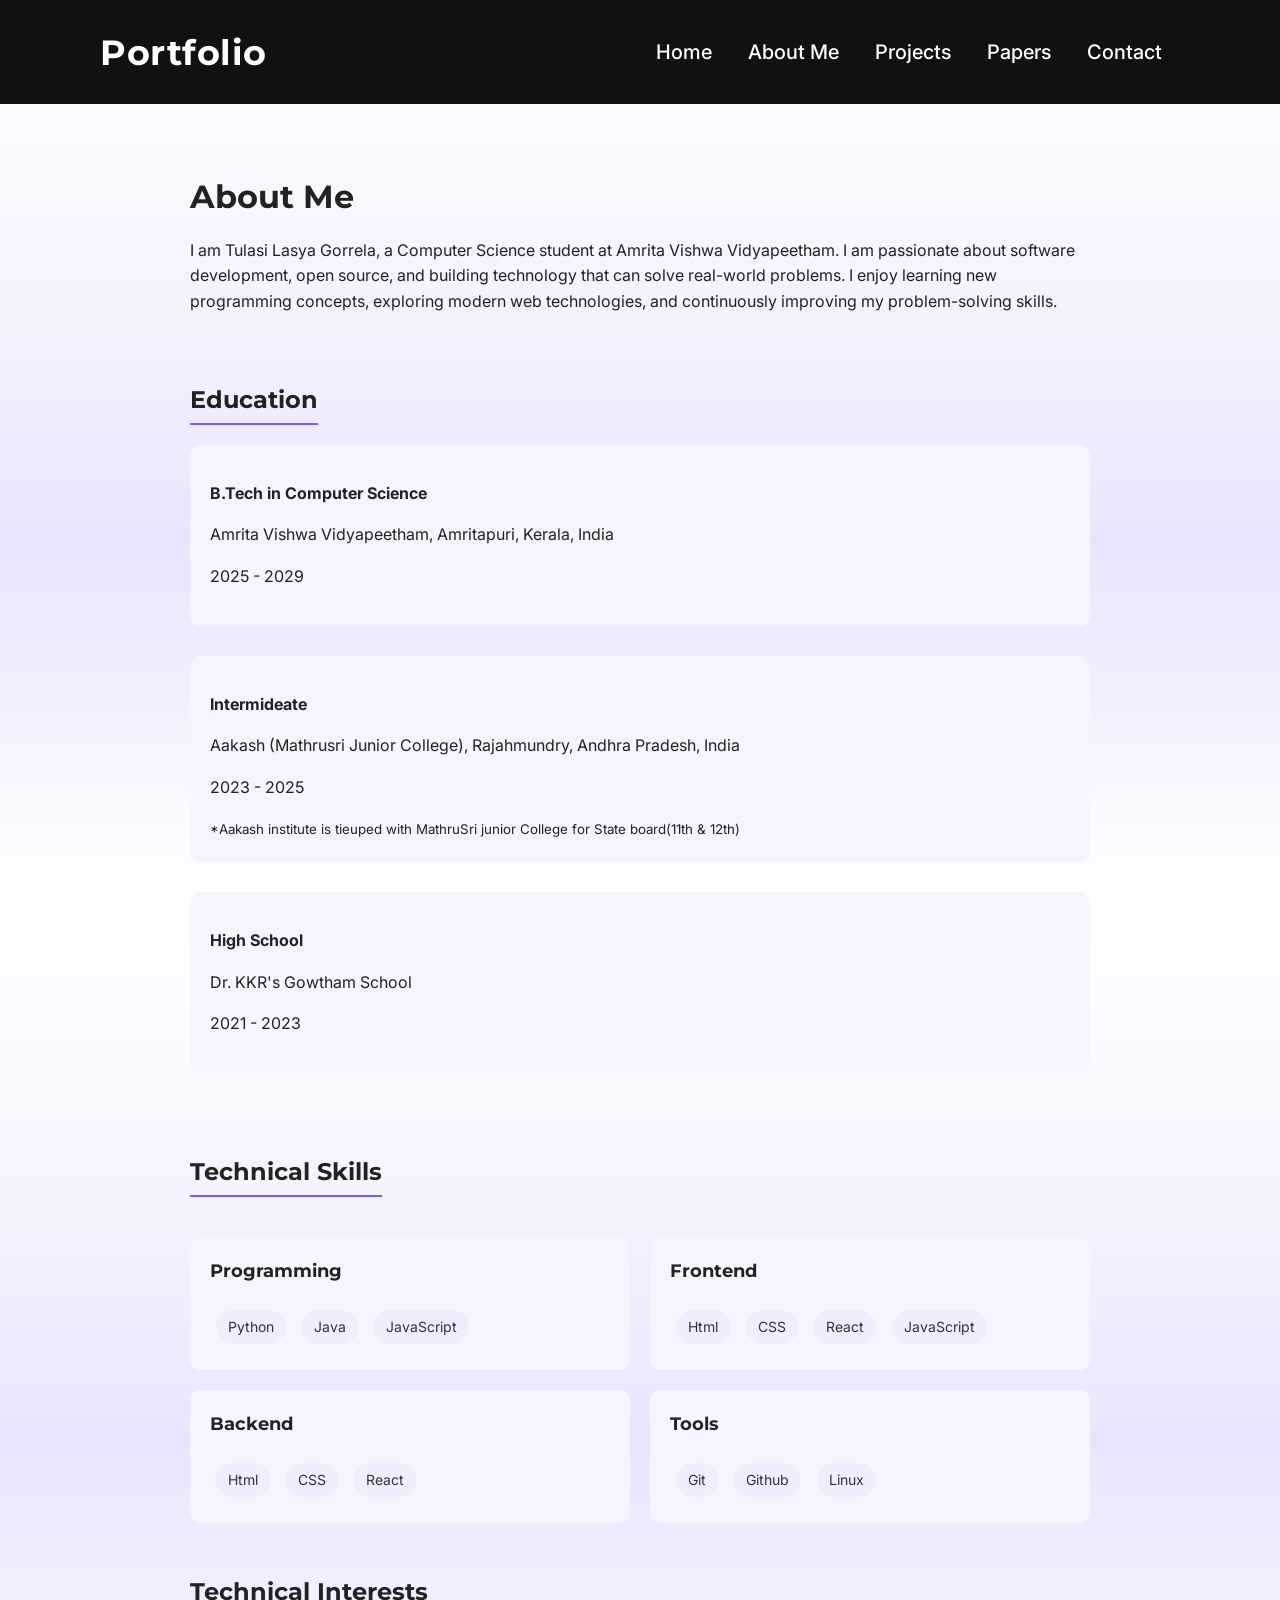
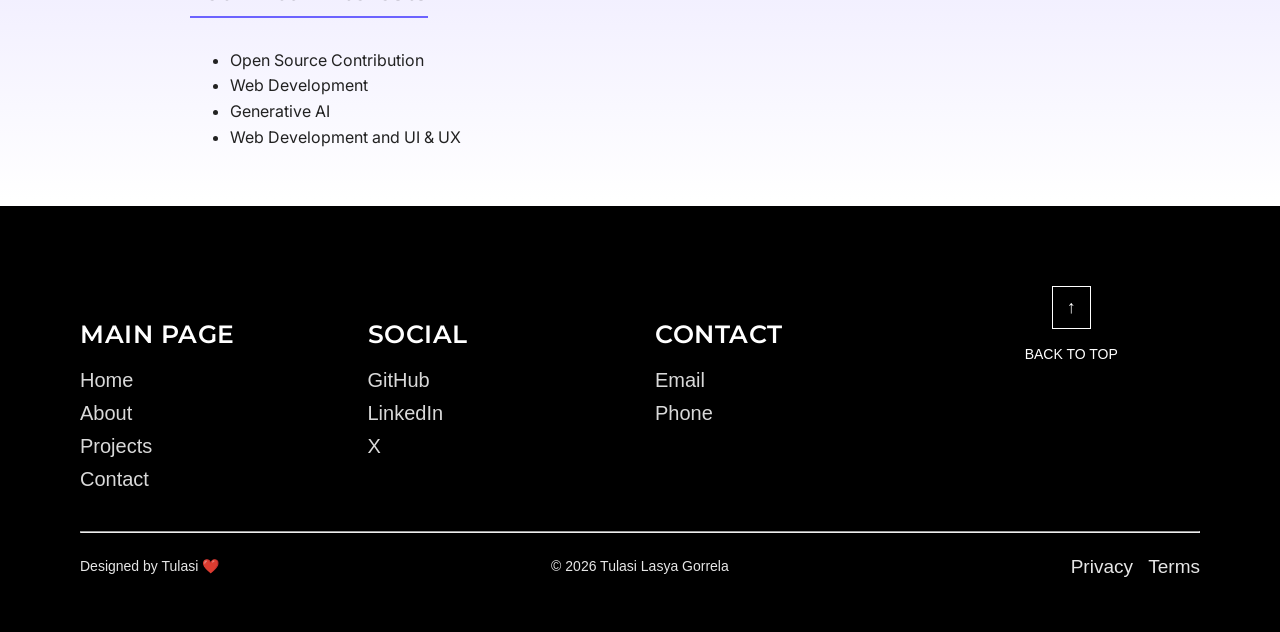
==== about.html @ 4cb1abef "made the site responsive and edited the webpages" ====
<!doctype html>
<html lang="en">
  <head>
    <meta charset="UTF-8" />
    <meta name="viewport" content="width=device-width, initial-scale=1.0">
    <title>About Me</title>
    <link rel="stylesheet" href="css/global.css">
<link rel="stylesheet" href="css/navbar.css">
<link rel="stylesheet" href="css/about.css">
<link rel="stylesheet" href="css/footer.css">
  </head>

  <body>
    <header>
      <nav class="nav-bar">
        <h2 class="logo">Portfolio</h2>
         <input type="checkbox" id="menu-toggle">
        <label for="menu-toggle" class="menu-icon">
             &#9776
         </label>
        <ul class="nav-ul">
          <li class="nav-li"><a href="index.html">Home</a></li>
          <li class="nav-li"><a href="about.html">About Me</a></li>
          <li class="nav-li"><a href="projects.html">Projects</a></li>
          <li class="nav-li"><a href="papers.html">Papers</a></li>
          <li class="nav-li"><a href="contact.html">Contact</a></li>
        </ul>
      </nav>
    </header>

    <section class="about-container">
      <h1>About Me</h1>

      <p class="about-intro">
        I am Tulasi Lasya Gorrela, a Computer Science student at Amrita Vishwa
        Vidyapeetham. I am passionate about software development, open source,
        and building technology that can solve real-world problems. I enjoy
        learning new programming concepts, exploring modern web technologies,
        and continuously improving my problem-solving skills.
      </p>

      <!-- education -->

      <h2>Education</h2>

      <div class="about-box">
        <p><strong>B.Tech in Computer Science</strong></p>
        <p>Amrita Vishwa Vidyapeetham, Amritapuri, Kerala, India</p>
        <p>2025 - 2029</p>
      </div>

      <div class="about-box">
        <p><strong>Intermideate</strong></p>
        <p>
          Aakash (Mathrusri Junior College), Rajahmundry, Andhra Pradesh, India
        </p>
        <p>2023 - 2025</p>
        <small
          >*Aakash institute is tieuped with MathruSri junior College for State
          board(11th & 12th)</small
        >
      </div>
      <div class="about-box">
        <p><strong>High School</strong></p>
        <p>Dr. KKR's Gowtham School</p>
        <p>2021 - 2023</p>
      </div>

      <!-- skills -->

      <h2>Technical Skills</h2>

      <div class="skills-grid">
        <div class="skill-card">
          <h3>Programming</h3>
          <div class="skill-tags">
            <span>Python</span>
            <span>Java</span>
            <span>JavaScript</span>
          </div>
        </div>
        <div class="skill-card">
          <h3>Frontend</h3>
          <div class="skill-tags">
            <span>Html</span>
            <span>CSS</span>
            <span>React</span>
            <span>JavaScript</span>
          </div>
        </div>
        <div class="skill-card">
          <h3>Backend</h3>
          <div class="skill-tags">
            <span>Html</span>
            <span>CSS</span>
            <span>React</span>
          </div>
        </div>
        <div class="skill-card">
          <h3>Tools</h3>
          <div class="skill-tags">
            <span>Git</span>
            <span>Github</span>
            <span>Linux</span>
          </div>
        </div>
      </div>

      <h2>Technical Interests</h2>

      <ul class="interests">
        <li>Open Source Contribution</li>
        <li>Web Development</li>
        <li>Generative AI</li>
        <li>Web Development and UI & UX</li>
      </ul>
    </section>

    <footer class="footer">
      <div class="footer-middle">
        <div class="footer-column">
          <h4>MAIN PAGE</h4>
          <a href="index.html">Home</a>
          <a href="about.html">About</a>
          <a href="projects.html">Projects</a>
          <a href="contact.html">Contact</a>
        </div>

        <div class="footer-column">
          <h4>SOCIAL</h4>
          <a href="https://github.com/TulasiLasya">GitHub</a>
          <a
            href="https://www.linkedin.com/in/tulasi-lasya-gorrela-ba954536a/"
            target="_blank"
            >LinkedIn</a
          >
          <a href="https://x.com/TulasiLasya301" target="_blank">X</a>
        </div>

        <div class="footer-column">
          <h4>CONTACT</h4>
          <a href="mailto:tulasilasyagorrela@gmail.com">Email</a>
          <a href="tel:+917075848015">Phone</a>
        </div>

        <div class="back-top">
          <a href="#">↑</a>
          <p>BACK TO TOP</p>
        </div>
      </div>

      <hr />

      <div class="footer-bottom">
        <p>Designed by Tulasi ❤️</p>
        <p>© 2026 Tulasi Lasya Gorrela</p>
        <div class="footer-links">
          <a href="#">Privacy</a>
          <a href="#">Terms</a>
        </div>
      </div>
    </footer>
  </body>
</html>
---- css/global.css ----
@import url("https://fonts.googleapis.com/css2?family=Inter:ital,opsz,wght@0,14..32,100..900;1,14..32,100..900&display=swap");
@import url("https://fonts.googleapis.com/css2?family=Inter:ital,opsz,wght@0,14..32,100..900;1,14..32,100..900&family=Montserrat:ital,wght@0,100..900;1,100..900&display=swap");

h1,
h2,
h3,
h4,
h5,
h6 {
  font-family: "Montserrat", sans-serif;
}
html,
body {
  height: 100%;
}

body {
  display: flex;
  flex-direction: column;
  min-height: 100vh;
}

body {
  margin: 0;
  background: linear-gradient(
    180deg,
    #ffffff 0%,
    #f3f0ff 40%,
    #e8e4ff 60%,
    #ffffff 100%
  );
  min-height: 100vh;
  font-family: "Inter", sans-serif;
  color: #222;
}

/* NAVBAR */

.nav-bar {
  display: flex;
  justify-content: space-between;
  align-items: center;
  padding: 0 60px;
  background-color: #111;
  position: sticky;
  top: 0;
  flex-wrap: nowrap;
}

.logo {
  color: white;
  margin: 0;
}

.nav-ul {
  list-style: none;
  margin: 0;
  padding: 0;
  display: flex;
}

.nav-li a {
  text-decoration: none;
  color: white;
  padding: 20px;
  display: block;
  font-size: 16px;
  position: relative;
}

.nav-li a::after {
  content: "";
  position: absolute;
  left: 0;
  bottom: 5px;
  height: 2px;
  transition: width 0.3s ease;
  background-color: #6c63ff;
}

.nav-li a:hover::after {
  width: 100%;
}
/* HERO SECTION */

.hero {
  text-align: center;
  margin-top: 80px;
  padding-top: 80px;
}

.profile-img {
  margin-top: -80px;
  width: 250px;
  height: 250px;
  max-width: 90%;
  border-radius: 50%;
  object-fit: cover;
}

.name {
  font-size: 40px;
  margin-top: 20px;
  font-family: "Montserrat", sans-serif;
}

.intro {
  width: 40%;
  margin: auto;
  margin-top: 10px;
  font-size: 16px;
  color: #666;
  max-width: 650px;
  line-height: 1.6;
  padding: 0 20px;
}

.socials {
  margin-top: 20px;
}

.socials a {
  margin: 10px;
  text-decoration: none;
  color: #6c63ff;
  font-weight: bold;
}

/* FOOTER */

footer {
  background-color: #111;
  color: white;
  margin-top: 100px;
  padding: 20px;
  margin-top: auto;
}

.foot-ul {
  list-style: none;
  padding: 0;
}

.foot-li {
  display: inline;
  margin-right: 20px;
}

footer p {
  text-align: center;
  font-size: 14px;
}

.role {
  margin-top: 8px;
  font-size: 18px;
  color: #444;
}

.hero-buttons {
  margin-top: 20px;
}

.btn {
  background: #111;
  color: white;
  padding: 10px 20px;
  text-decoration: none;
  border-radius: 5px;
  margin-right: 10px;
}

.btn-outline {
  border: 2px solid #111;
  padding: 10px 20px;
  text-decoration: none;
  color: #111;
  border-radius: 5px;
}
.tech-stack {
  margin-top: 25px;
  text-align: center;
}

.stack-icons span {
  background: black;
  color: white;
  padding: 6px 12px;
  margin: 5px;
  border-radius: 15px;
  display: inline-block;
  font-size: 14px;
}

/*  */
.about-container,
.contact-container {
  max-width: 900px;
  margin: auto;
  padding: 40px;
}

.about-container h2 {
  margin-top: 50px;
  font-size: 24px;
  border-bottom: 2px solid #6c63ff;
  display: inline-block;
  padding-bottom: 4px;
}

.about-container {
  max-width: 900px;
  margin: auto;
  padding: 60px 40px;
  line-height: 1.6;
}

.bio {
  margin-bottom: 30px;
  line-height: 1.6;
  margin: auto;
  max-width: 650px;
}

.about-box {
  background: #f7f4ff;
  padding: 20px;
  border-radius: 10px;
  margin-bottom: 30px;
}

.skills span {
  display: inline-block;
  background: black;
  color: white;
  padding: 6px 14px;
  margin: 6px;
  border-radius: 20px;
  font-size: 14px;
}

.interests {
  margin-top: 10px;
}

.contact-links p {
  margin: 10px 0;
  background: #f7f4ff;
  padding: 14px 16px;
  border-radius: 10px;
  margin: 12px 0;
  display: flex;
  flex-wrap: wrap;
  gap: 6px;
}

.contact-form {
  display: flex;
  flex-direction: column;
  gap: 15px;
  margin-top: 20px;
}

.contact-form input,
.contact-form textarea {
  padding: 10px;
  border-radius: 5px;
  border: 1px solid #ccc;
}

.contact-form button {
  padding: 10px;
  background: black;
  color: white;
  border: none;
  border-radius: 5px;
  cursor: pointer;
}
.contact-links p {
  background: #f5f2ff;
  padding: 12px;
  border-radius: 8px;
  margin: 10px 0;
}

/* footer */
.footer {
  padding: 40px 80px;
  background: black;
  font-family: sans-serif;
}

.footer-top {
  display: flex;
  justify-content: space-between;
  align-items: center;
  margin-bottom: 20px;
}

.footer-logo {
  font-size: 24px;
  font-weight: bold;
}

.footer-tagline {
  max-width: 350px;
  color: white;
}

.footer-middle {
  display: flex;
  justify-content: space-between;
  margin: 40px 0;
}

.footer-column {
  display: flex;
  flex-direction: column;
  gap: 10px;
}

.footer-column h4 {
  margin-bottom: 10px;
  font-size: 14px;
}

.footer-column a {
  text-decoration: none;
  color: white;
  font-size: 14px;
}

.back-top {
  text-align: center;
}

.back-top a {
  border: 1px solid white;
  padding: 10px 14px;
  display: inline-block;
  text-decoration: none;
  font-size: 18px;
  color: white;
}

.footer-bottom {
  display: flex;
  justify-content: space-between;
  align-items: center;
  font-size: 14px;
  color: white;
}

.footer-links a {
  margin-left: 10px;
  text-decoration: none;
  color: white;
}

/* skills in about me  */
.skills-grid {
  display: grid;
  grid-template-columns: repeat(auto-fit, minmax(200px, 1fr));
  gap: 20px;
  margin-top: 20px;
}

.skill-card {
  background: #f7f4ff;
  padding: 20px;
  border-radius: 10px;
}

.skill-card h3 {
  margin-top: 0;
  font-size: 18px;
}

.skill-card ul {
  padding-left: 18px;
  margin: 0;
}

.skill-card li {
  margin-bottom: 6px;
}

.skill-tags {
  margin-top: 10px;
}

.skill-tags span {
  display: inline-block;
  background: #f0edff;
  color: #333;
  padding: 6px 12px;
  margin: 6px;
  border-radius: 20px;
  font-size: 14px;
}

.contact-links a {
  color: #6c63ff;
  text-decoration: none;
  font-weight: 500;
  transition: 0.3s;
}

.contact-links a:hover {
  text-decoration: underline;
  color: #4a3fd4;
}

/* Projects */

.projects-container {
  max-width: 1000px;
  margin: auto;
  padding: 60px 40px;
}

.projects-intro {
  margin-top: 10px;
  margin-bottom: 40px;
  color: #555;
}

.projects-grid {
  display: grid;
  grid-template-columns: repeat(auto-fit, minmax(280px, 1fr));
  gap: 25px;
}

.project-card {
  background: #f7f4ff;
  padding: 22px;
  border-radius: 10px;
  transition: 0.3s;
}

.project-card:hover {
  transform: translateY(-6px);
  box-shadow: 0 8px 18px rgba(0, 0, 0, 0.1);
}

.project-card h3 {
  margin-top: 0;
}

.project-tech {
  margin-top: 15px;
}

.project-tech span {
  display: inline-block;
  background: #ece9ff;
  padding: 6px 12px;
  margin: 5px;
  border-radius: 20px;
  font-size: 13px;
}

.project-links {
  margin-top: 15px;
}

.project-links a {
  margin-right: 15px;
  text-decoration: none;
  color: #6c63ff;
  font-weight: 500;
}

.project-links a:hover {
  text-decoration: underline;
}

/* papers */

.papers-container {
  max-width: 900px;
  margin: auto;
  padding: 60px 40px;
}

.papers-intro {
  margin-bottom: 40px;
  color: #555;
}

.paper-card {
  background: #f7f4ff;
  padding: 25px;
  border-radius: 10px;
  transition: 0.3s;
}

.paper-card:hover {
  transform: translateY(-4px);
  box-shadow: 0 6px 16px rgba(0, 0, 0, 0.1);
}

.paper-desc {
  margin: 15px 0;
  line-height: 1.6;
}

.paper-meta {
  margin: 5px 0;
  font-size: 14px;
}

.paper-links {
  margin-top: 15px;
}

.paper-links a {
  margin-right: 20px;
  text-decoration: none;
  color: #6c63ff;
  font-weight: 500;
}

.paper-links a:hover {
  text-decoration: underline;
}

/* ================= MOBILE ================= */

@media (max-width: 768px) {
  .hero {
    margin-top: 40px;
    padding-top: 40px;
  }

  .name {
    font-size: 28px;
  }

  .role {
    font-size: 16px;
  }

  .profile-img {
    margin-top: 10px;
    width: 180px;
    height: 180px;
  }

  .hero-buttons {
    display: flex;
    flex-direction: column;
    gap: 10px;
    align-items: center;
  }

  .btn,
  .btn-outline {
    width: 180px;
    text-align: center;
  }

  .footer-middle {
    flex-direction: column;
    gap: 30px;
    text-align: center;
  }

  .footer-bottom {
    flex-direction: column;
    gap: 10px;
  }

  .projects-container {
    padding: 40px 20px;
  }

  .about-container,
  .contact-container {
    padding: 40px 20px;
  }

  .papers-container {
    padding: 40px 20px;
  }
}

/* ================= TABLET ================= */

@media (max-width: 1024px) {
  .nav-bar {
    padding: 0 30px;
  }

  .intro {
    padding: 0 30px;
  }

  .projects-container {
    padding: 50px 30px;
  }

  .about-container {
    padding: 50px 30px;
  }

  .footer {
    padding: 40px;
  }
}

img {
  max-width: 100%;
  height: auto;
}

/* hide checkbox */
#menu-toggle {
  display: none;
}

/* hamburger icon */
.menu-icon {
  display: none;
  font-size: 28px;
  color: white;
  cursor: pointer;
}

/* MOBILE NAVBAR */

@media (max-width: 768px) {
  .menu-icon {
    display: block;
  }

  .nav-bar {
    flex-wrap: wrap;
    padding: 15px 20px;
  }

  .nav-ul {
    width: 100%;
    flex-direction: column;
    background: #111;
    display: none;
    text-align: center;
  }

  .nav-li {
    text-align: center;
    padding: 3px 0;
  }

  .nav-li a {
    padding: 15px;
  }

  /* show menu when checkbox checked */

  #menu-toggle:checked + .menu-icon + .nav-ul {
    display: flex;
  }
}

.about-container,
.projects-container,
.papers-container,
.contact-container {
  max-width: 900px;
  margin: auto;
  padding: 40px 20px;
}

.skills-grid {
  display: grid;
  grid-template-columns: repeat(2, 1fr);
  gap: 20px;
}

@media (max-width: 768px) {
  .skills-grid {
    grid-template-columns: 1fr;
  }
}

.projects-grid {
  display: grid;
  grid-template-columns: repeat(2, 1fr);
  gap: 25px;
  margin-top: 30px;
}

@media (max-width: 768px) {
  .projects-grid {
    grid-template-columns: 1fr;
  }
}

.paper-card {
  padding: 25px;
  border-radius: 10px;
  background: #fff;
  box-shadow: 0 2px 10px rgba(0, 0, 0, 0.08);
  margin-top: 25px;
}

@media (max-width: 768px) {
  .paper-card {
    padding: 20px;
  }
}

.footer-middle {
  display: grid;
  grid-template-columns: repeat(4, 1fr);
  gap: 30px;
}

@media (max-width: 768px) {
  .footer-middle {
    grid-template-columns: repeat(2, 1fr);
    text-align: center;
  }

  .back-top {
    grid-column: span 2;
    margin-top: 10px;
  }
}

p {
  line-height: 1.6;
}

h1 {
  font-size: 32px;
  margin-bottom: 15px;
}

@media (max-width: 768px) {
  h1 {
    font-size: 26px;
  }
}

a {
  text-decoration: none;
  color: inherit;
}

a:hover {
  opacity: 0.8;
}

@media (max-width: 768px) {
  .contact-container {
    padding: 30px 18px;
  }

  .contact-container h1 {
    font-size: 26px;
  }

  .contact-text {
    font-size: 15px;
  }

  .contact-links p {
    flex-direction: column;
    align-items: flex-start;
    font-size: 14px;
  }

  .contact-links a {
    word-break: break-word;
  }
}

.contact-links p:hover {
  transform: translateY(-2px);
  transition: 0.2s;
  box-shadow: 0 4px 12px rgba(0, 0, 0, 0.08);
}

.contact-text {
  max-width: 650px;
  line-height: 1.7;
  margin-bottom: 25px;
  color: #555;
}
---- css/navbar.css ----
@import url("https://fonts.googleapis.com/css2?family=Inter:ital,opsz,wght@0,14..32,100..900;1,14..32,100..900&display=swap");
@import url("https://fonts.googleapis.com/css2?family=Inter:ital,opsz,wght@0,14..32,100..900;1,14..32,100..900&family=Montserrat:ital,wght@0,100..900;1,100..900&display=swap");

h1,
h2,
h3,
h4,
h5,
h6 {
  font-family: "Montserrat", sans-serif;
}
html,
body {
  height: 100%;
}

body {
  display: flex;
  flex-direction: column;
  min-height: 100vh;
}

body {
  margin: 0;
  background: linear-gradient(
    180deg,
    #ffffff 0%,
    #f3f0ff 40%,
    #e8e4ff 60%,
    #ffffff 100%
  );
  min-height: 100vh;
  font-family: "Inter", sans-serif;
  color: #222;
}

/* NAVBAR */

.nav-bar {
  display: flex;
  justify-content: space-between;
  align-items: center;
  padding: 0px 100px;
  background-color: #111;
  position: sticky;
  top: 0;
  flex-wrap: nowrap;
}

.logo {
  color: white;
  margin: 0;
  font-size: 35px;
  font-family: 600;
  letter-spacing: 0.5px;
}

.nav-ul {
  list-style: none;
  margin: 0;
  padding: 0;
  display: flex;
}

.nav-li a {
  text-decoration: none;
  color: white;
  padding: 40px 18px;
  display: block;
  font-size: 20px;
  position: relative;
  font-weight: 500;
}

.nav-li a::after {
  content: "";
  position: absolute;
  left: 0;
  bottom: 2px;
  height: 3px;
  background-color: #6c65f7;
}

.nav-li a:hover::after {
  width: 100%;
}
/* HERO SECTION */

.hero {
  text-align: center;
  margin-top: 80px;
  padding-top: 80px;
}

.profile-img {
  margin-top: -80px;
  width: 250px;
  height: 250px;
  max-width: 90%;
  border-radius: 50%;
  object-fit: cover;
}

.name {
  font-size: 40px;
  margin-top: 20px;
  font-family: "Montserrat", sans-serif;
}

.intro {
  width: 40%;
  margin: auto;
  margin-top: 10px;
  font-size: 16px;
  color: white;
  max-width: 650px;
  line-height: 1.6;
  padding: 0 20px;
}

.socials {
  margin-top: 20px;
}

.socials a {
  margin: 10px;
  text-decoration: none;
  color: #6c63ff;
  font-weight: bold;
}

/* FOOTER */

footer {
  background-color: #111;
  color: white;
  margin-top: 100px;
  padding: 20px;
  margin-top: auto;
}

.foot-ul {
  list-style: none;
  padding: 0;
}

.foot-li {
  display: inline;
  margin-right: 20px;
}

footer p {
  text-align: center;
  font-size: 14px;
}

.role {
  margin-top: 8px;
  font-size: 18px;
  color: #444;
}

.hero-buttons {
  margin-top: 20px;
}

.btn {
  background: #111;
  color: white;
  padding: 10px 20px;
  text-decoration: none;
  border-radius: 5px;
  margin-right: 10px;
}

.btn-outline {
  border: 2px solid #111;
  padding: 10px 20px;
  text-decoration: none;
  color: #111;
  border-radius: 5px;
}
.tech-stack {
  margin-top: 25px;
  text-align: center;
}

.stack-icons span {
  background: black;
  color: white;
  padding: 6px 12px;
  margin: 5px;
  border-radius: 15px;
  display: inline-block;
  font-size: 14px;
}

/*  */
.about-container,
.contact-container {
  max-width: 900px;
  margin: auto;
  padding: 40px;
}

.about-container h2 {
  margin-top: 50px;
  font-size: 24px;
  border-bottom: 2px solid #6c63ff;
  display: inline-block;
  padding-bottom: 4px;
}

.about-container {
  max-width: 900px;
  margin: auto;
  padding: 60px 40px;
  line-height: 1.6;
}

.bio {
  margin-bottom: 30px;
  line-height: 1.6;
  margin: auto;
  max-width: 650px;
}

.about-box {
  background: #f7f4ff;
  padding: 20px;
  border-radius: 10px;
  margin-bottom: 30px;
}

.skills span {
  display: inline-block;
  background: black;
  color: white;
  padding: 6px 14px;
  margin: 6px;
  border-radius: 20px;
  font-size: 14px;
}

.interests {
  margin-top: 10px;
}

.contact-links p {
  margin: 10px 0;
  background: #f7f4ff;
  padding: 14px 16px;
  border-radius: 10px;
  margin: 12px 0;
  display: flex;
  flex-wrap: wrap;
  gap: 6px;
}

.contact-form {
  display: flex;
  flex-direction: column;
  gap: 15px;
  margin-top: 20px;
}

.contact-form input,
.contact-form textarea {
  padding: 10px;
  border-radius: 5px;
  border: 1px solid #ccc;
}

.contact-form button {
  padding: 10px;
  background: black;
  color: white;
  border: none;
  border-radius: 5px;
  cursor: pointer;
}
.contact-links p {
  background: #f5f2ff;
  padding: 12px;
  border-radius: 8px;
  margin: 10px 0;
}

/* footer */
.footer {
  padding: 40px 80px;
  background: black;
  font-family: sans-serif;
}

.footer-top {
  display: flex;
  justify-content: space-between;
  align-items: center;
  margin-bottom: 20px;
}

.footer-logo {
  font-size: 24px;
  font-weight: bold;
}

.footer-tagline {
  max-width: 350px;
  color: white;
}

.footer-middle {
  display: flex;
  justify-content: space-between;
  margin: 40px 0;
}

.footer-column {
  display: flex;
  flex-direction: column;
  gap: 10px;
}

.footer-column h4 {
  margin-bottom: 10px;
  font-size: 14px;
}

.footer-column a {
  text-decoration: none;
  color: white;
  font-size: 14px;
}

.back-top {
  text-align: center;
}

.back-top a {
  border: 1px solid white;
  padding: 10px 14px;
  display: inline-block;
  text-decoration: none;
  font-size: 18px;
  color: white;
}

.footer-bottom {
  display: flex;
  justify-content: space-between;
  align-items: center;
  font-size: 14px;
  color: white;
}

.footer-links a {
  margin-left: 10px;
  text-decoration: none;
  color: white;
}

/* skills in about me  */
.skills-grid {
  display: grid;
  grid-template-columns: repeat(auto-fit, minmax(200px, 1fr));
  gap: 20px;
  margin-top: 20px;
}

.skill-card {
  background: #f7f4ff;
  padding: 20px;
  border-radius: 10px;
}

.skill-card h3 {
  margin-top: 0;
  font-size: 18px;
}

.skill-card ul {
  padding-left: 18px;
  margin: 0;
}

.skill-card li {
  margin-bottom: 6px;
}

.skill-tags {
  margin-top: 10px;
}

.skill-tags span {
  display: inline-block;
  background: #f0edff;
  color: #333;
  padding: 6px 12px;
  margin: 6px;
  border-radius: 20px;
  font-size: 14px;
}

.contact-links a {
  color: #6c63ff;
  text-decoration: none;
  font-weight: 500;
  transition: 0.3s;
}

.contact-links a:hover {
  text-decoration: underline;
  color: #4a3fd4;
}

/* Projects */

.projects-container {
  max-width: 1000px;
  margin: auto;
  padding: 60px 40px;
}

.projects-intro {
  margin-top: 10px;
  margin-bottom: 40px;
  color: #555;
}

.projects-grid {
  display: grid;
  grid-template-columns: repeat(auto-fit, minmax(280px, 1fr));
  gap: 25px;
}

.project-card {
  background: #f7f4ff;
  padding: 22px;
  border-radius: 10px;
  transition: 0.3s;
}

.project-card:hover {
  transform: translateY(-6px);
  box-shadow: 0 8px 18px rgba(0, 0, 0, 0.1);
}

.project-card h3 {
  margin-top: 0;
}

.project-tech {
  margin-top: 15px;
}

.project-tech span {
  display: inline-block;
  background: #ece9ff;
  padding: 6px 12px;
  margin: 5px;
  border-radius: 20px;
  font-size: 13px;
}

.project-links {
  margin-top: 15px;
}

.project-links a {
  margin-right: 15px;
  text-decoration: none;
  color: #6c63ff;
  font-weight: 500;
}

.project-links a:hover {
  text-decoration: underline;
}

/* papers */

.papers-container {
  max-width: 900px;
  margin: auto;
  padding: 60px 40px;
}

.papers-intro {
  margin-bottom: 40px;
  color: #555;
}

.paper-card {
  background: #f7f4ff;
  padding: 25px;
  border-radius: 10px;
  transition: 0.3s;
}

.paper-card:hover {
  transform: translateY(-4px);
  box-shadow: 0 6px 16px rgba(0, 0, 0, 0.1);
}

.paper-desc {
  margin: 15px 0;
  line-height: 1.6;
}

.paper-meta {
  margin: 5px 0;
  font-size: 14px;
}

.paper-links {
  margin-top: 15px;
}

.paper-links a {
  margin-right: 20px;
  text-decoration: none;
  color: #6c63ff;
  font-weight: 500;
}

.paper-links a:hover {
  text-decoration: underline;
}

/* ================= MOBILE ================= */

@media (max-width: 768px) {
  .hero {
    margin-top: 40px;
    padding-top: 40px;
  }

  .name {
    font-size: 28px;
  }

  .role {
    font-size: 16px;
  }

  .profile-img {
    margin-top: 10px;
    width: 180px;
    height: 180px;
  }

  .hero-buttons {
    display: flex;
    flex-direction: column;
    gap: 10px;
    align-items: center;
  }

  .btn,
  .btn-outline {
    width: 180px;
    text-align: center;
  }

  .footer-middle {
    flex-direction: column;
    gap: 30px;
    text-align: center;
  }

  .footer-bottom {
    flex-direction: column;
    gap: 10px;
  }

  .projects-container {
    padding: 40px 20px;
  }

  .about-container,
  .contact-container {
    padding: 40px 20px;
  }

  .papers-container {
    padding: 40px 20px;
  }
}

/* ================= TABLET ================= */

@media (max-width: 1024px) {
  .nav-bar {
    padding: 0 30px;
  }

  .intro {
    padding: 0 30px;
  }

  .projects-container {
    padding: 50px 30px;
  }

  .about-container {
    padding: 50px 30px;
  }

  .footer {
    padding: 40px;
  }
}

img {
  max-width: 100%;
  height: auto;
}

/* hide checkbox */
#menu-toggle {
  display: none;
}

/* hamburger icon */
.menu-icon {
  display: none;
  font-size: 28px;
  color: white;
  cursor: pointer;
}

/* MOBILE NAVBAR */

@media (max-width: 768px) {
  .menu-icon {
    display: block;
  }

  .nav-bar {
    flex-wrap: wrap;
    padding: 15px 20px;
  }

  .nav-ul {
    width: 100%;
    flex-direction: column;
    background: #111;
    display: none;
    text-align: center;
  }

  .nav-li {
    text-align: center;
    padding: 3px 0;
  }

  .nav-li a {
    padding: 15px;
  }

  /* show menu when checkbox checked */

  #menu-toggle:checked + .menu-icon + .nav-ul {
    display: flex;
  }
}

.about-container,
.projects-container,
.papers-container,
.contact-container {
  max-width: 900px;
  margin: auto;
  padding: 40px 20px;
}

.skills-grid {
  display: grid;
  grid-template-columns: repeat(2, 1fr);
  gap: 20px;
}

@media (max-width: 768px) {
  .skills-grid {
    grid-template-columns: 1fr;
  }
}

.projects-grid {
  display: grid;
  grid-template-columns: repeat(2, 1fr);
  gap: 25px;
  margin-top: 30px;
}

@media (max-width: 768px) {
  .projects-grid {
    grid-template-columns: 1fr;
  }
}

.paper-card {
  padding: 25px;
  border-radius: 10px;
  background: #fff;
  box-shadow: 0 2px 10px rgba(0, 0, 0, 0.08);
  margin-top: 25px;
}

@media (max-width: 768px) {
  .paper-card {
    padding: 20px;
  }
}

.footer-middle {
  display: grid;
  grid-template-columns: repeat(4, 1fr);
  gap: 30px;
}

@media (max-width: 768px) {
  .footer-middle {
    grid-template-columns: repeat(2, 1fr);
    text-align: center;
  }

  .back-top {
    grid-column: span 2;
    margin-top: 10px;
  }
}

p {
  line-height: 1.6;
}

h1 {
  font-size: 32px;
  margin-bottom: 15px;
}

@media (max-width: 768px) {
  h1 {
    font-size: 26px;
  }
}

a {
  text-decoration: none;
  color: inherit;
}

a:hover {
  opacity: 0.8;
}

@media (max-width: 768px) {
  .contact-container {
    padding: 30px 18px;
  }

  .contact-container h1 {
    font-size: 26px;
  }

  .contact-text {
    font-size: 15px;
  }

  .contact-links p {
    flex-direction: column;
    align-items: flex-start;
    font-size: 14px;
  }

  .contact-links a {
    word-break: break-word;
  }
}

.contact-links p:hover {
  transform: translateY(-2px);
  transition: 0.2s;
  box-shadow: 0 4px 12px rgba(0, 0, 0, 0.08);
}

.contact-text {
  max-width: 650px;
  line-height: 1.7;
  margin-bottom: 25px;
  color: #555;
}
---- css/footer.css ----
.footer {
  padding: 40px 80px;
  background: black;
  color: white;
  margin-top: auto;
}

.footer-middle {
  display: grid;
  grid-template-columns: repeat(4, 1fr);
  gap: 30px;
  margin: 40px 0;
}

.footer-column {
  display: flex;
  flex-direction: column;
  gap: 10px;
}

.footer-column h4 {
  margin-bottom: 10px;
  font-size: 25px;
  font-weight: 600;
  letter-spacing: 0.5px;
}

.footer-column a {
  text-decoration: none;
  color: white;
  font-size: 20px;
  opacity: 0.85;
  transition: 0.2s;
}

.footer-column a:hover {
  opacity: 1;
  color: #a29bfe;
}

.footer-bottom {
  display: flex;
  justify-content: space-between;
  align-items: center;
  font-size: 19px;
  color: white;
  opacity: 0.9;
}

.back-top {
  text-align: center;
}

.back-top a {
  border: 1px solid white;
  padding: 10px 14px;
  display: inline-block;
  color: white;
}

/* mobile */

@media (max-width: 768px) {
  .footer {
    padding: 30px 20px;
  }

  .footer-middle {
    grid-template-columns: 1fr; /* stack everything */
    gap: 25px;
    text-align: center;
  }

  .footer-column {
    align-items: center;
  }

  .footer-column h4 {
    font-size: 16px;
  }

  .footer-column a {
    font-size: 15px;
  }

  .back-top {
    margin-top: 10px;
  }

  .footer-bottom {
    flex-direction: column;
    gap: 8px;
    text-align: center;
  }

  .footer-links {
    margin-top: 5px;
  }
}
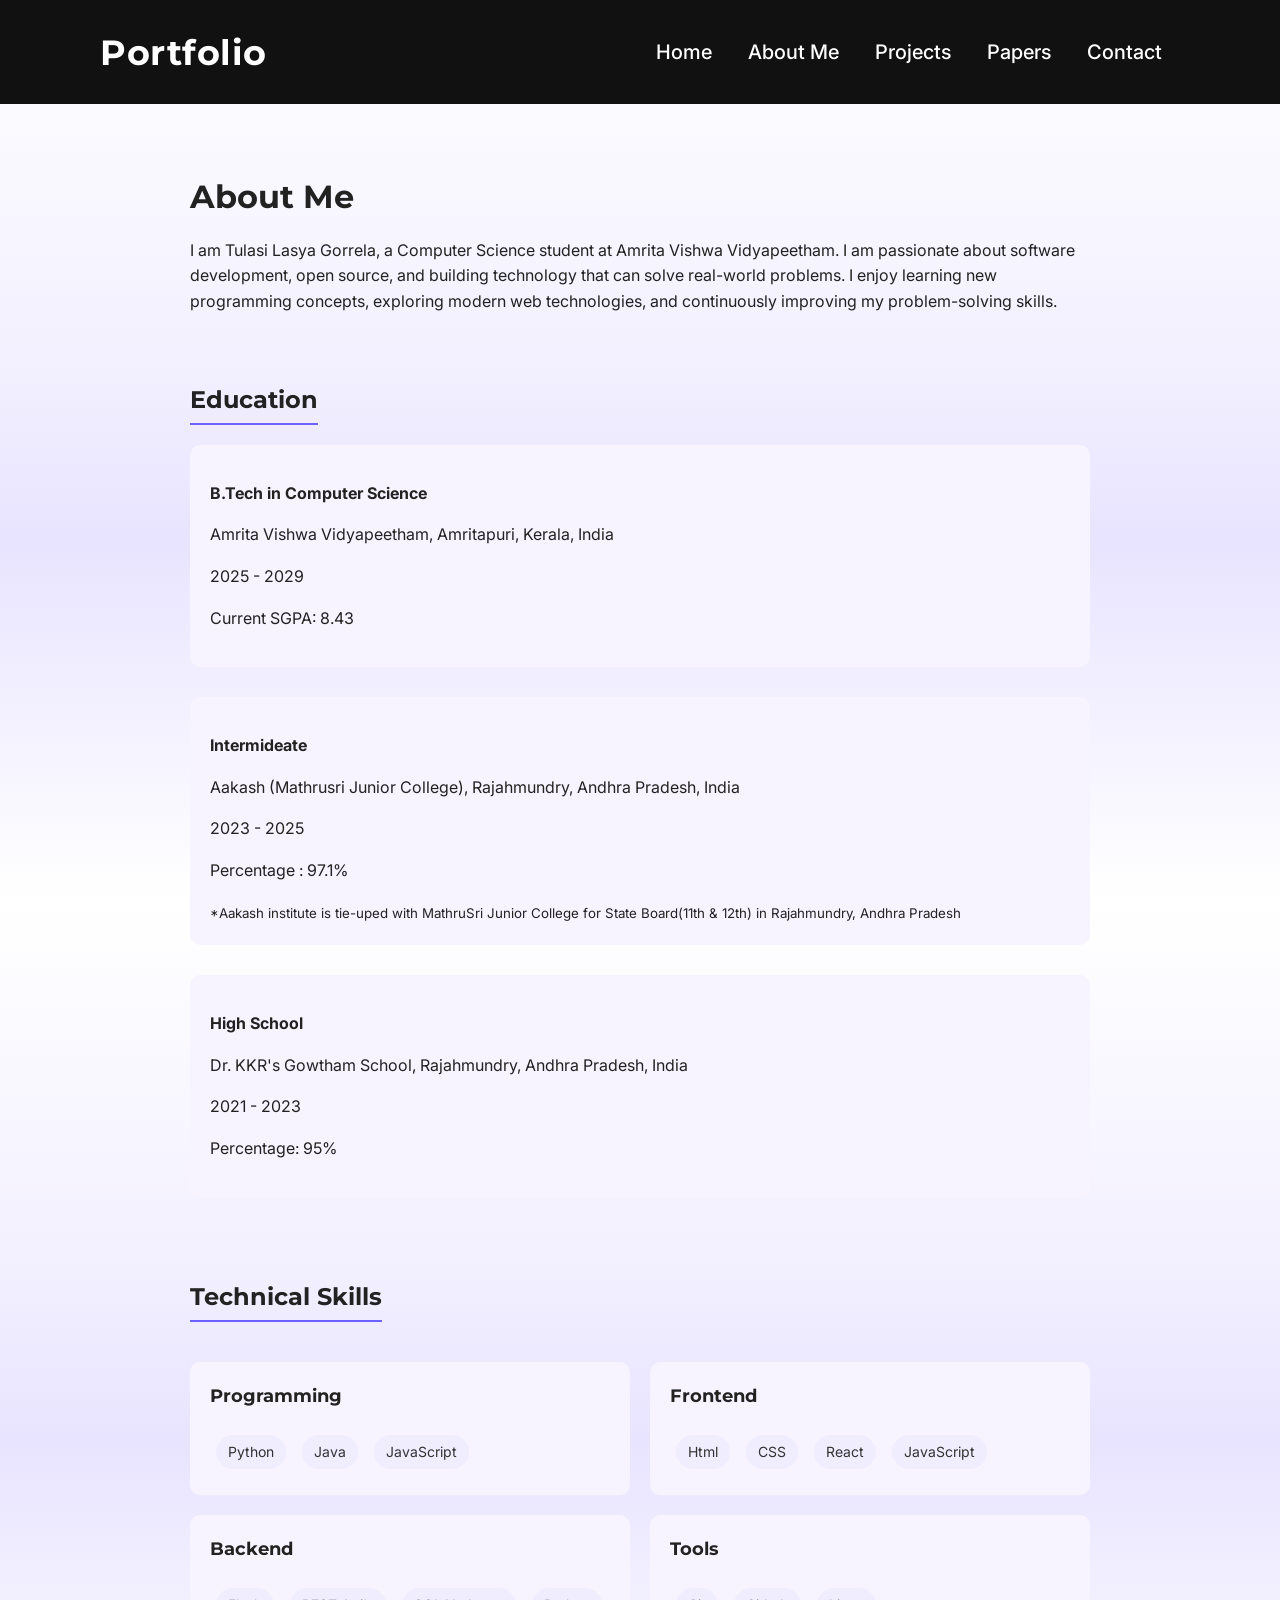
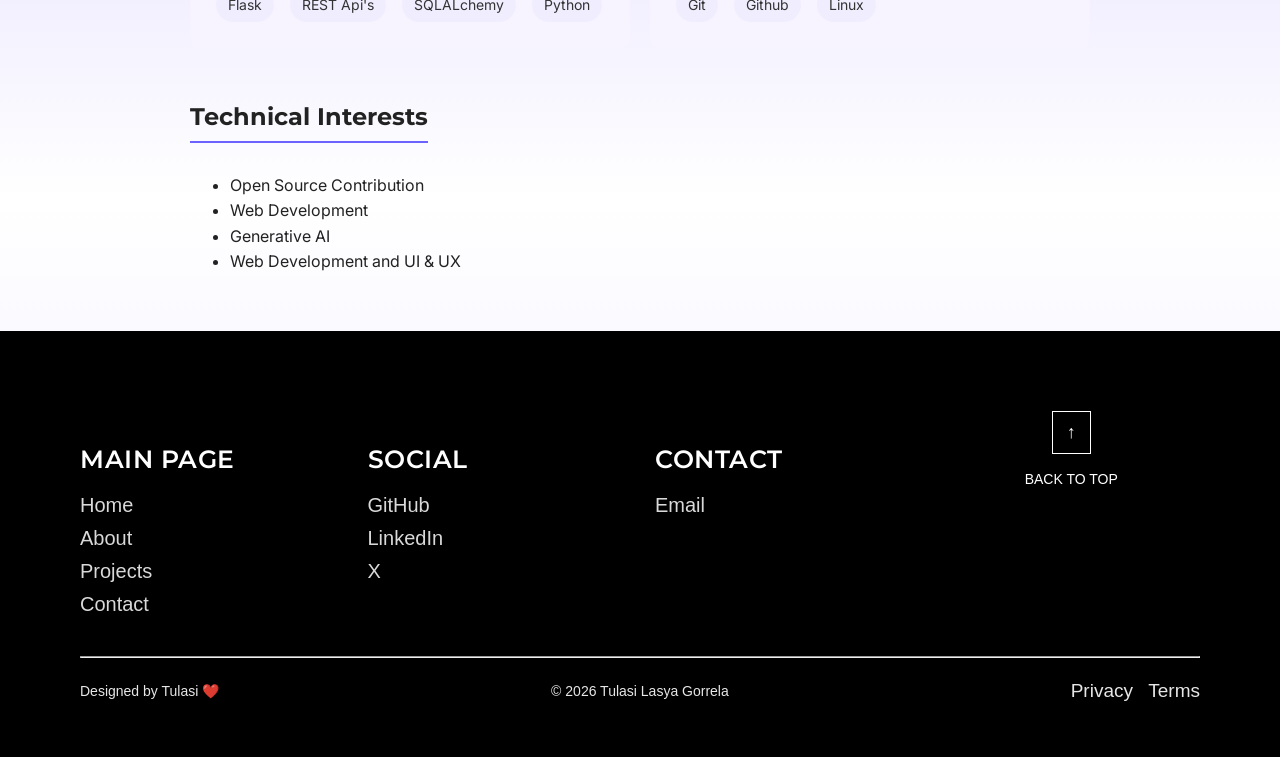
==== commit bf3ebe8d: "edited the mistakes and added paper" ====
--- a/about.html
+++ b/about.html
@@ -3,7 +3,7 @@
   <head>
     <meta charset="UTF-8" />
     <meta name="viewport" content="width=device-width, initial-scale=1.0">
-    <title>About Me</title>
+    <title>Tulasi Lasya Portfolio</title>
     <link rel="stylesheet" href="css/global.css">
 <link rel="stylesheet" href="css/navbar.css">
 <link rel="stylesheet" href="css/about.css">
@@ -47,6 +47,7 @@
         <p><strong>B.Tech in Computer Science</strong></p>
         <p>Amrita Vishwa Vidyapeetham, Amritapuri, Kerala, India</p>
         <p>2025 - 2029</p>
+        <p>Current SGPA: 8.43</p>
       </div>
 
       <div class="about-box">
@@ -55,15 +56,18 @@
           Aakash (Mathrusri Junior College), Rajahmundry, Andhra Pradesh, India
         </p>
         <p>2023 - 2025</p>
+        <p>Percentage : 97.1%</p>
         <small
-          >*Aakash institute is tieuped with MathruSri junior College for State
-          board(11th & 12th)</small
+          >*Aakash institute is tie-uped with MathruSri Junior College for State
+          Board(11th & 12th) in Rajahmundry, Andhra Pradesh</small
         >
+
       </div>
       <div class="about-box">
         <p><strong>High School</strong></p>
-        <p>Dr. KKR's Gowtham School</p>
+        <p>Dr. KKR's Gowtham School, Rajahmundry, Andhra Pradesh, India</p>
         <p>2021 - 2023</p>
+        <p>Percentage: 95% </p>
       </div>
 
       <!-- skills -->
@@ -91,9 +95,10 @@
         <div class="skill-card">
           <h3>Backend</h3>
           <div class="skill-tags">
-            <span>Html</span>
-            <span>CSS</span>
-            <span>React</span>
+            <span>Flask</span>
+            <span>REST Api's</span>
+            <span>SQLALchemy</span>
+            <span>Python</span>
           </div>
         </div>
         <div class="skill-card">
@@ -128,7 +133,7 @@
 
         <div class="footer-column">
           <h4>SOCIAL</h4>
-          <a href="https://github.com/TulasiLasya">GitHub</a>
+          <a href="https://github.com/TulasiLasya" target="_blank">GitHub</a>
           <a
             href="https://www.linkedin.com/in/tulasi-lasya-gorrela-ba954536a/"
             target="_blank"
@@ -139,8 +144,7 @@
 
         <div class="footer-column">
           <h4>CONTACT</h4>
-          <a href="mailto:tulasilasyagorrela@gmail.com">Email</a>
-          <a href="tel:+917075848015">Phone</a>
+          <a href="mailto:tulasilasyagorrela@gmail.com" target="_blank">Email</a>
         </div>
 
         <div class="back-top">
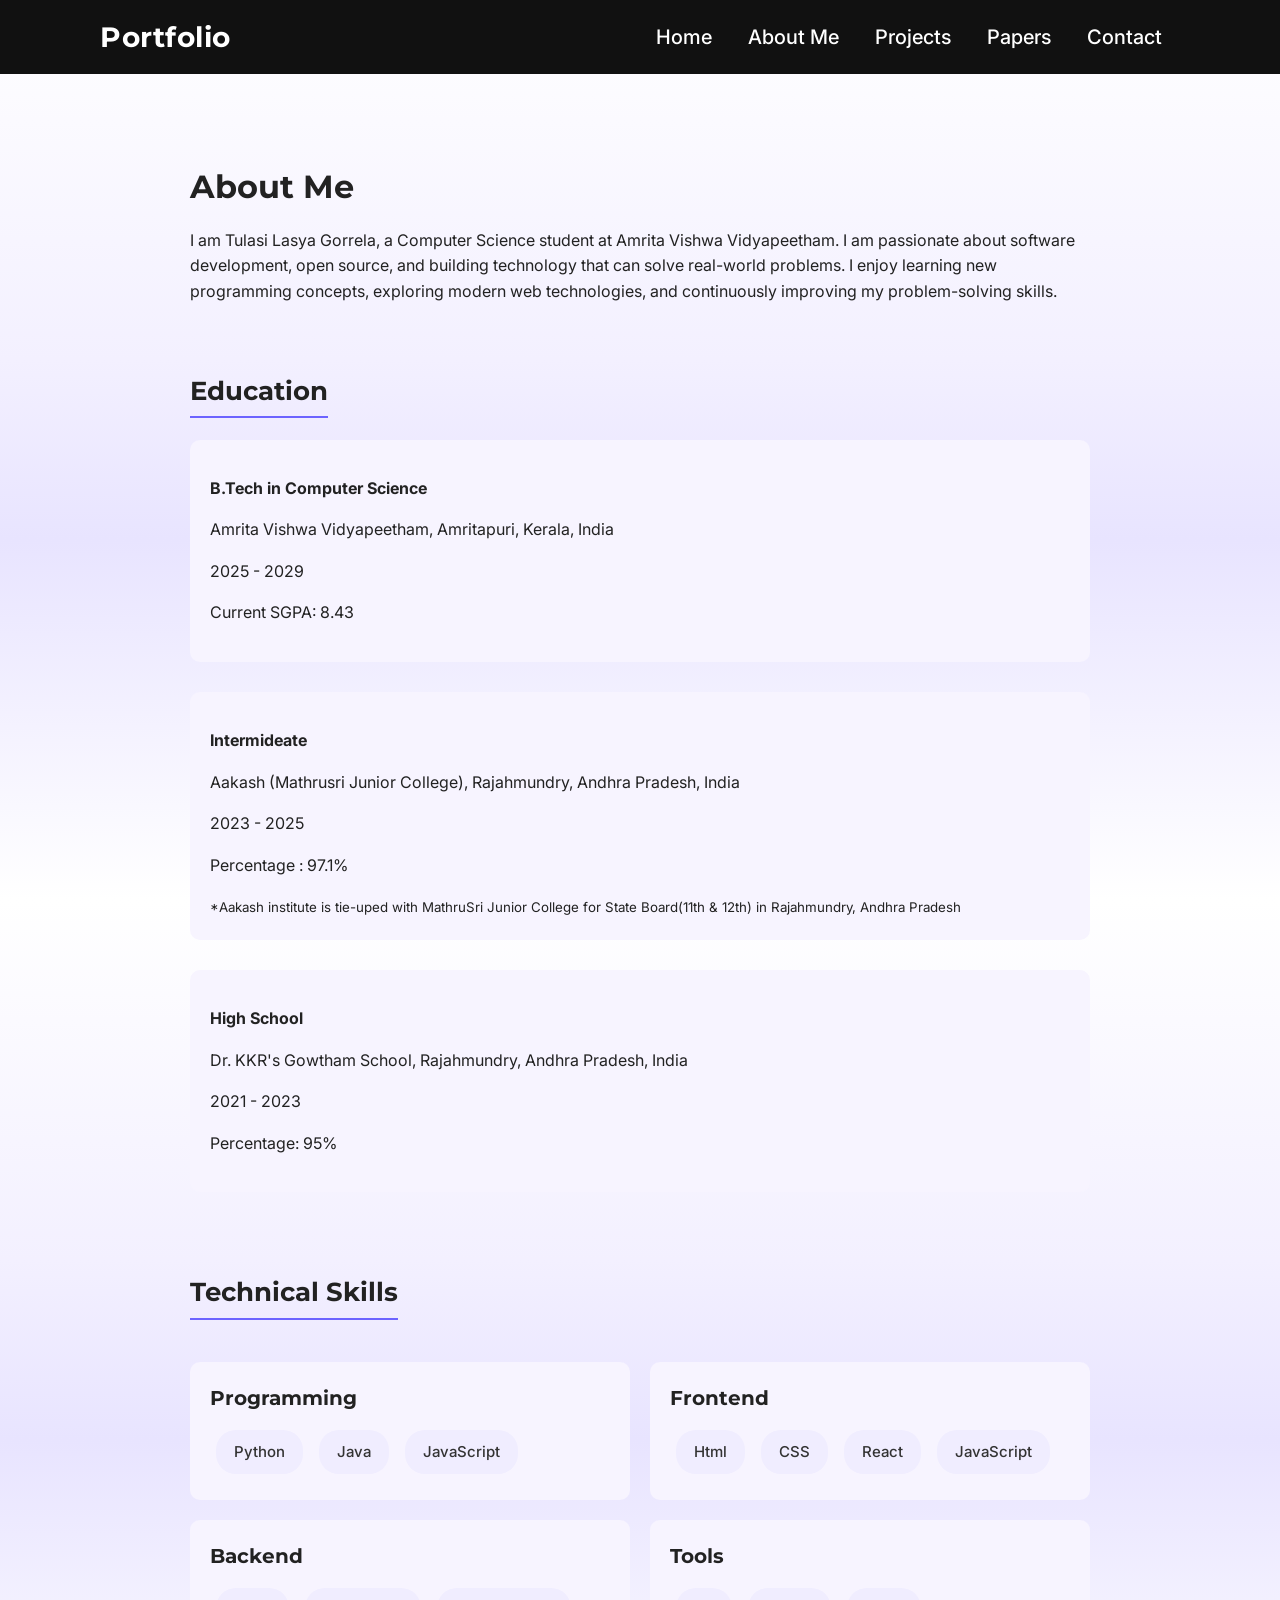
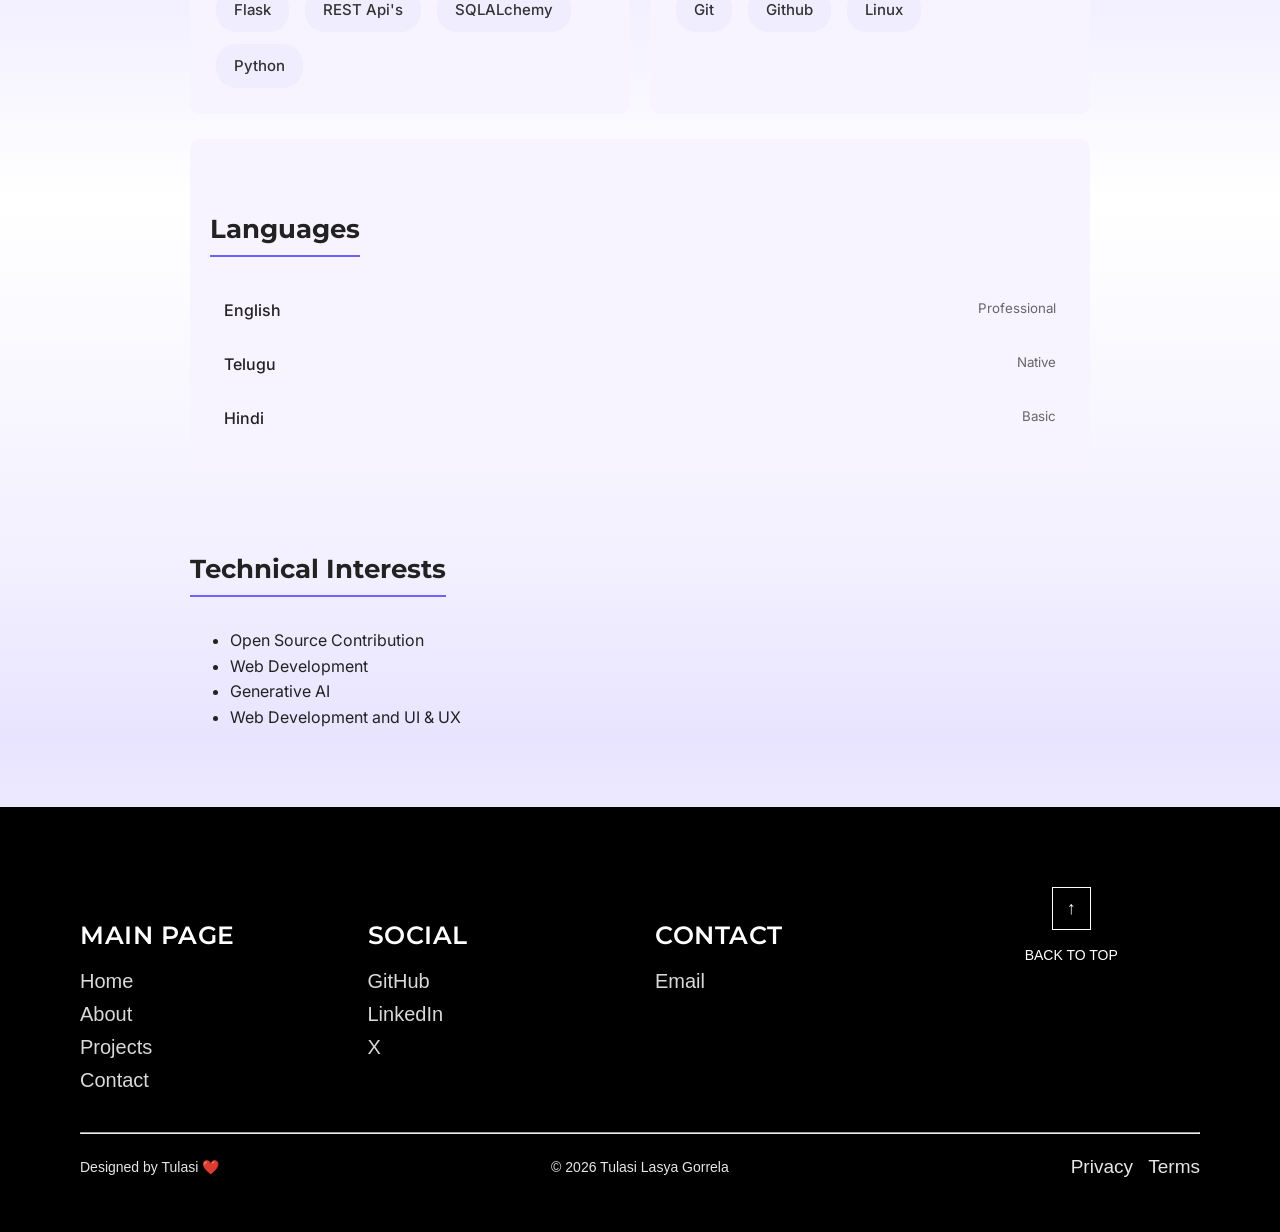
==== commit 853f775f: "adjusted footer and navbar" ====
--- a/about.html
+++ b/about.html
@@ -2,22 +2,20 @@
 <html lang="en">
   <head>
     <meta charset="UTF-8" />
-    <meta name="viewport" content="width=device-width, initial-scale=1.0">
+    <meta name="viewport" content="width=device-width, initial-scale=1.0" />
     <title>Tulasi Lasya Portfolio</title>
-    <link rel="stylesheet" href="css/global.css">
-<link rel="stylesheet" href="css/navbar.css">
-<link rel="stylesheet" href="css/about.css">
-<link rel="stylesheet" href="css/footer.css">
+    <link rel="stylesheet" href="css/global.css" />
+    <link rel="stylesheet" href="css/navbar.css" />
+    <link rel="stylesheet" href="css/aboutme.css" />
+    <link rel="stylesheet" href="css/footer.css" />
   </head>
 
   <body>
     <header>
       <nav class="nav-bar">
         <h2 class="logo">Portfolio</h2>
-         <input type="checkbox" id="menu-toggle">
-        <label for="menu-toggle" class="menu-icon">
-             &#9776
-         </label>
+        <input type="checkbox" id="menu-toggle" />
+        <label for="menu-toggle" class="menu-icon">&#9776 </label>
         <ul class="nav-ul">
           <li class="nav-li"><a href="index.html">Home</a></li>
           <li class="nav-li"><a href="about.html">About Me</a></li>
@@ -61,13 +59,12 @@
           >*Aakash institute is tie-uped with MathruSri Junior College for State
           Board(11th & 12th) in Rajahmundry, Andhra Pradesh</small
         >
-
       </div>
       <div class="about-box">
         <p><strong>High School</strong></p>
         <p>Dr. KKR's Gowtham School, Rajahmundry, Andhra Pradesh, India</p>
         <p>2021 - 2023</p>
-        <p>Percentage: 95% </p>
+        <p>Percentage: 95%</p>
       </div>
 
       <!-- skills -->
@@ -110,7 +107,27 @@
           </div>
         </div>
       </div>
+      <br>
+      <div class="about-box">
+        <h2>Languages</h2>
 
+        <div class="language-list">
+          <div class="lang-item">
+            <span>English</span>
+            <small>Professional</small>
+          </div>
+
+          <div class="lang-item">
+            <span>Telugu</span>
+            <small>Native</small>
+          </div>
+
+          <div class="lang-item">
+            <span>Hindi</span>
+            <small>Basic</small>
+          </div>
+        </div>
+      </div>
       <h2>Technical Interests</h2>
 
       <ul class="interests">
@@ -144,7 +161,9 @@
 
         <div class="footer-column">
           <h4>CONTACT</h4>
-          <a href="mailto:tulasilasyagorrela@gmail.com" target="_blank">Email</a>
+          <a href="mailto:tulasilasyagorrela@gmail.com" target="_blank"
+            >Email</a
+          >
         </div>
 
         <div class="back-top">
--- a/css/navbar.css
+++ b/css/navbar.css
@@ -50,7 +50,7 @@
 .logo {
   color: white;
   margin: 0;
-  font-size: 35px;
+  font-size: 28px;
   font-family: 600;
   letter-spacing: 0.5px;
 }
@@ -65,7 +65,7 @@
 .nav-li a {
   text-decoration: none;
   color: white;
-  padding: 40px 18px;
+  padding: 25px 18px;
   display: block;
   font-size: 20px;
   position: relative;
--- a/css/aboutme.css
+++ b/css/aboutme.css
@@ -0,0 +1,86 @@
+.about-container {
+  max-width: 900px;
+  margin: auto;
+  padding: 60px 40px;
+}
+
+.about-container h2 {
+  font-size: 26px;
+  border-bottom: 2px solid #6c63ff;
+  display: inline-block;
+}
+
+.bio {
+  max-width: 650px;
+  margin: auto;
+  margin-bottom: 30px;
+}
+
+.about-box {
+  background: #f7f4ff;
+  padding: 20px;
+  border-radius: 10px;
+  margin-bottom: 30px;
+}
+
+.skill-card h3 {
+  font-size: 20px;
+  margin-bottom: 10px;
+}
+
+/* skills */
+
+.skills-grid {
+  display: grid;
+  grid-template-columns: repeat(2, 1fr);
+  gap: 20px;
+  margin-top: 20px;
+}
+
+.skill-card {
+  background: #f7f4ff;
+  padding: 20px;
+  border-radius: 10px;
+}
+
+.skill-tags span {
+  background: #f0edff;
+  padding: 10px 18px;
+  margin: 6px;
+  border-radius: 20px;
+  font-size: 15px;
+  font-weight: 500;
+}
+
+.language-list {
+  margin-top: 10px;
+}
+
+.lang-item {
+  display: flex;
+  justify-content: space-between;
+  background: #f7f4ff;
+  padding: 10px 14px;
+  border-radius: 8px;
+  margin: 8px 0;
+}
+
+.lang-item span {
+  font-weight: 500;
+}
+
+.lang-item small {
+  color: #666;
+}
+
+/* mobile */
+
+@media (max-width: 768px) {
+  .about-container {
+    padding: 40px 20px;
+  }
+
+  .skills-grid {
+    grid-template-columns: 1fr;
+  }
+}
--- a/css/footer.css
+++ b/css/footer.css
@@ -16,6 +16,8 @@
   display: flex;
   flex-direction: column;
   gap: 10px;
+  width: 100%;
+  max-width: 200px;
 }
 
 .footer-column h4 {
@@ -60,40 +62,41 @@
 
 /* mobile */
 
-@media (max-width: 768px) {
-  .footer {
-    padding: 30px 20px;
-  }
+@media (max-width:768px){
 
-  .footer-middle {
-    grid-template-columns: 1fr; /* stack everything */
-    gap: 25px;
-    text-align: center;
-  }
+.footer{
+  padding:30px 20px;
+}
 
-  .footer-column {
-    align-items: center;
-  }
+/* make everything one column */
+.footer-middle{
+  display:flex;
+  flex-direction:column;
+  align-items:center;
+  gap:25px;
+  text-align:center;
+}
 
-  .footer-column h4 {
-    font-size: 16px;
-  }
+/* center each section */
+.footer-column{
+  align-items:center;
+}
 
-  .footer-column a {
-    font-size: 15px;
-  }
+/* spacing for links */
+.footer-column a{
+  line-height:1.8;
+}
 
-  .back-top {
-    margin-top: 10px;
-  }
+/* back to top also centered */
+.back-top{
+  margin-top:10px;
+}
 
-  .footer-bottom {
-    flex-direction: column;
-    gap: 8px;
-    text-align: center;
-  }
+/* bottom section */
+.footer-bottom{
+  flex-direction:column;
+  gap:10px;
+  text-align:center;
+}
 
-  .footer-links {
-    margin-top: 5px;
-  }
 }
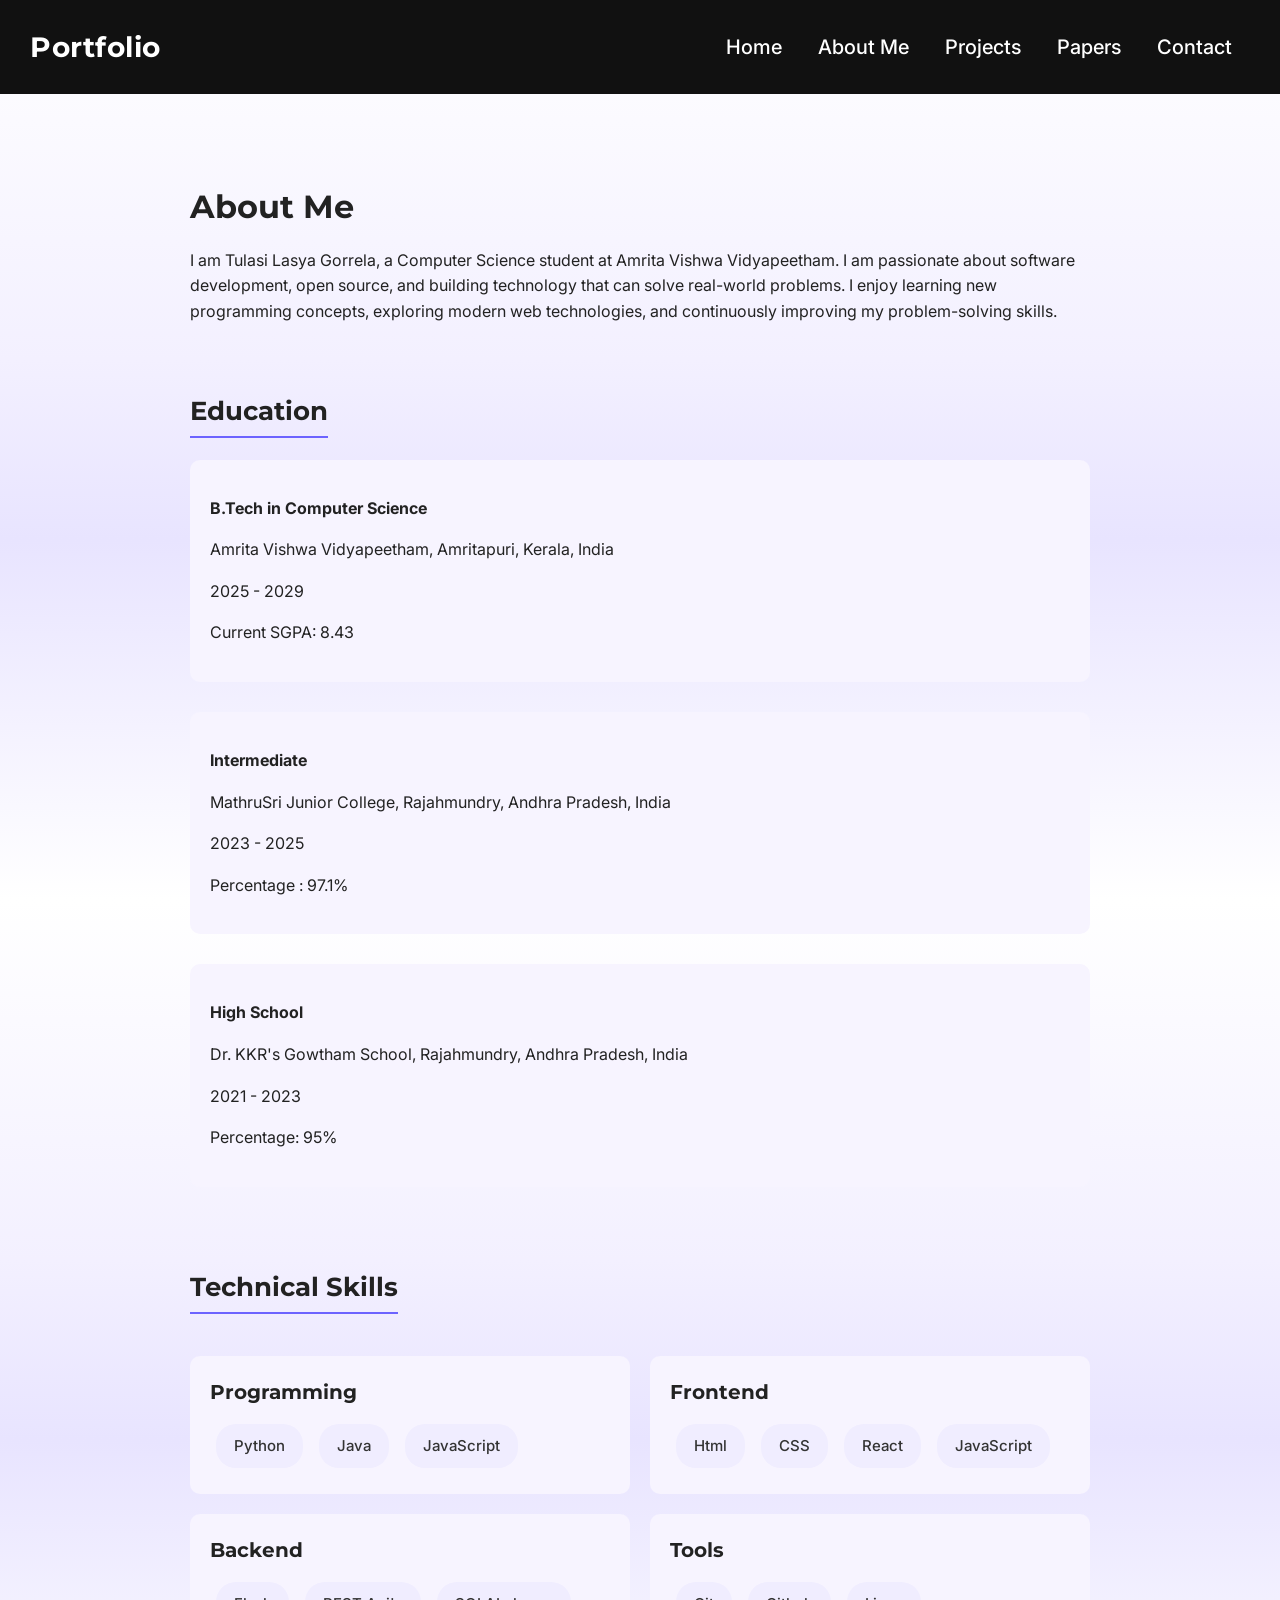
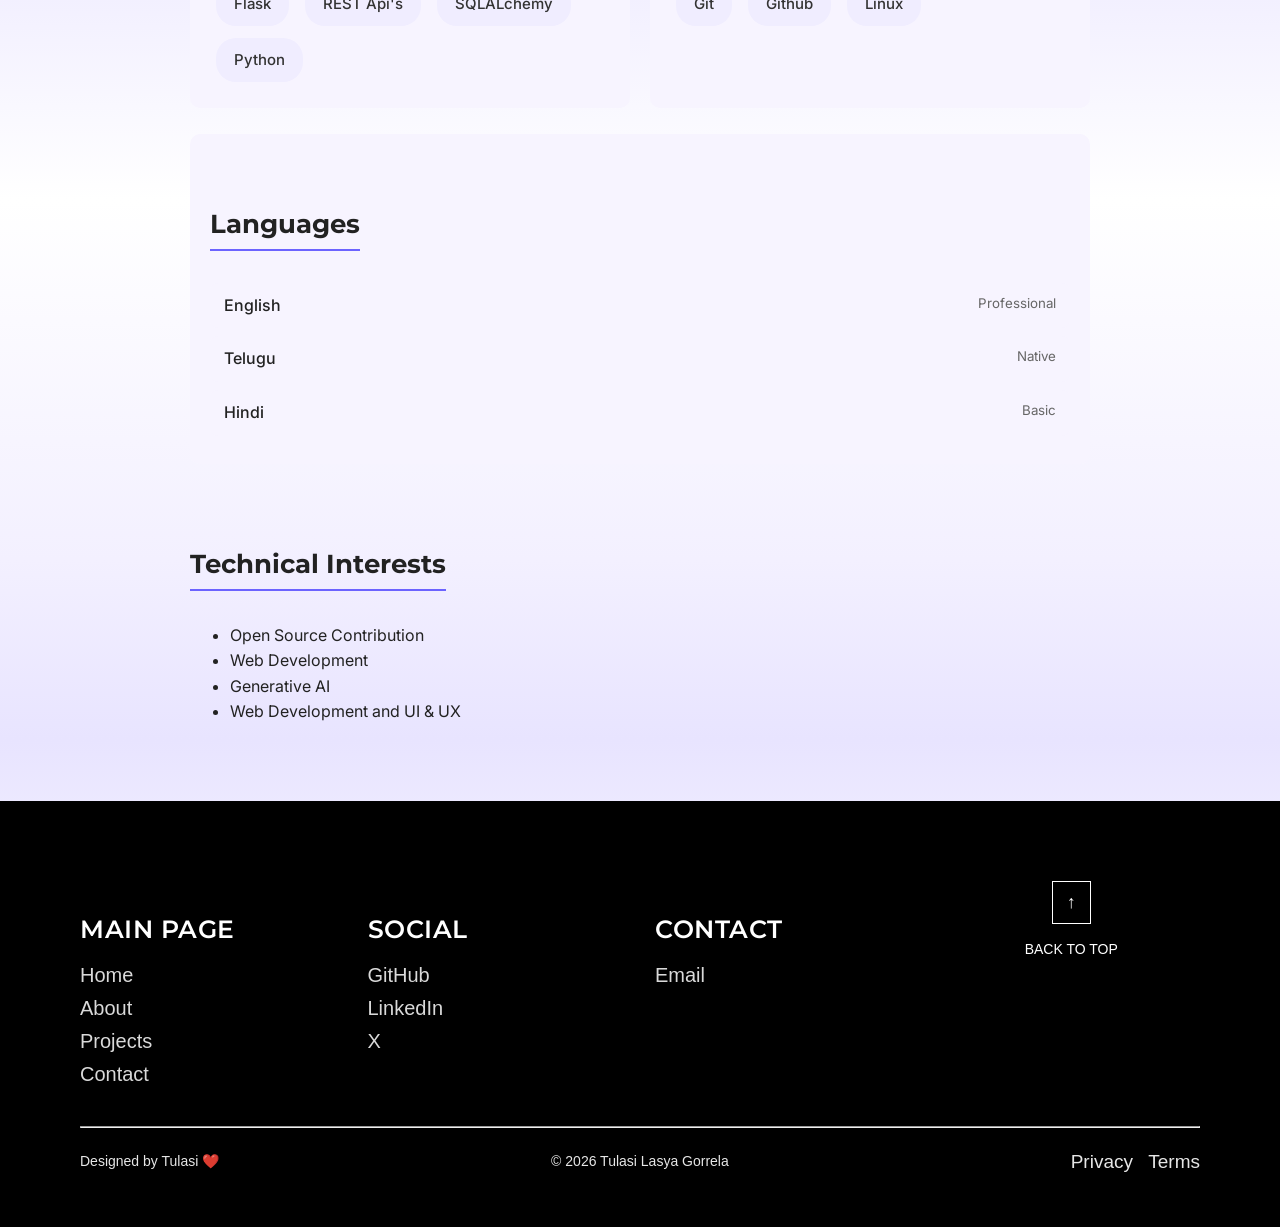
==== commit 6ecac6ee: "fixed edu" ====
--- a/about.html
+++ b/about.html
@@ -49,16 +49,13 @@
       </div>
 
       <div class="about-box">
-        <p><strong>Intermideate</strong></p>
+        <p><strong>Intermediate</strong></p>
         <p>
-          Aakash (Mathrusri Junior College), Rajahmundry, Andhra Pradesh, India
+          MathruSri Junior College, Rajahmundry, Andhra Pradesh, India
         </p>
         <p>2023 - 2025</p>
         <p>Percentage : 97.1%</p>
-        <small
-          >*Aakash institute is tie-uped with MathruSri Junior College for State
-          Board(11th & 12th) in Rajahmundry, Andhra Pradesh</small
-        >
+        
       </div>
       <div class="about-box">
         <p><strong>High School</strong></p>
--- a/css/navbar.css
+++ b/css/navbar.css
@@ -40,7 +40,7 @@
   display: flex;
   justify-content: space-between;
   align-items: center;
-  padding: 0px 100px;
+  padding: 10px 30px;
   background-color: #111;
   position: sticky;
   top: 0;
